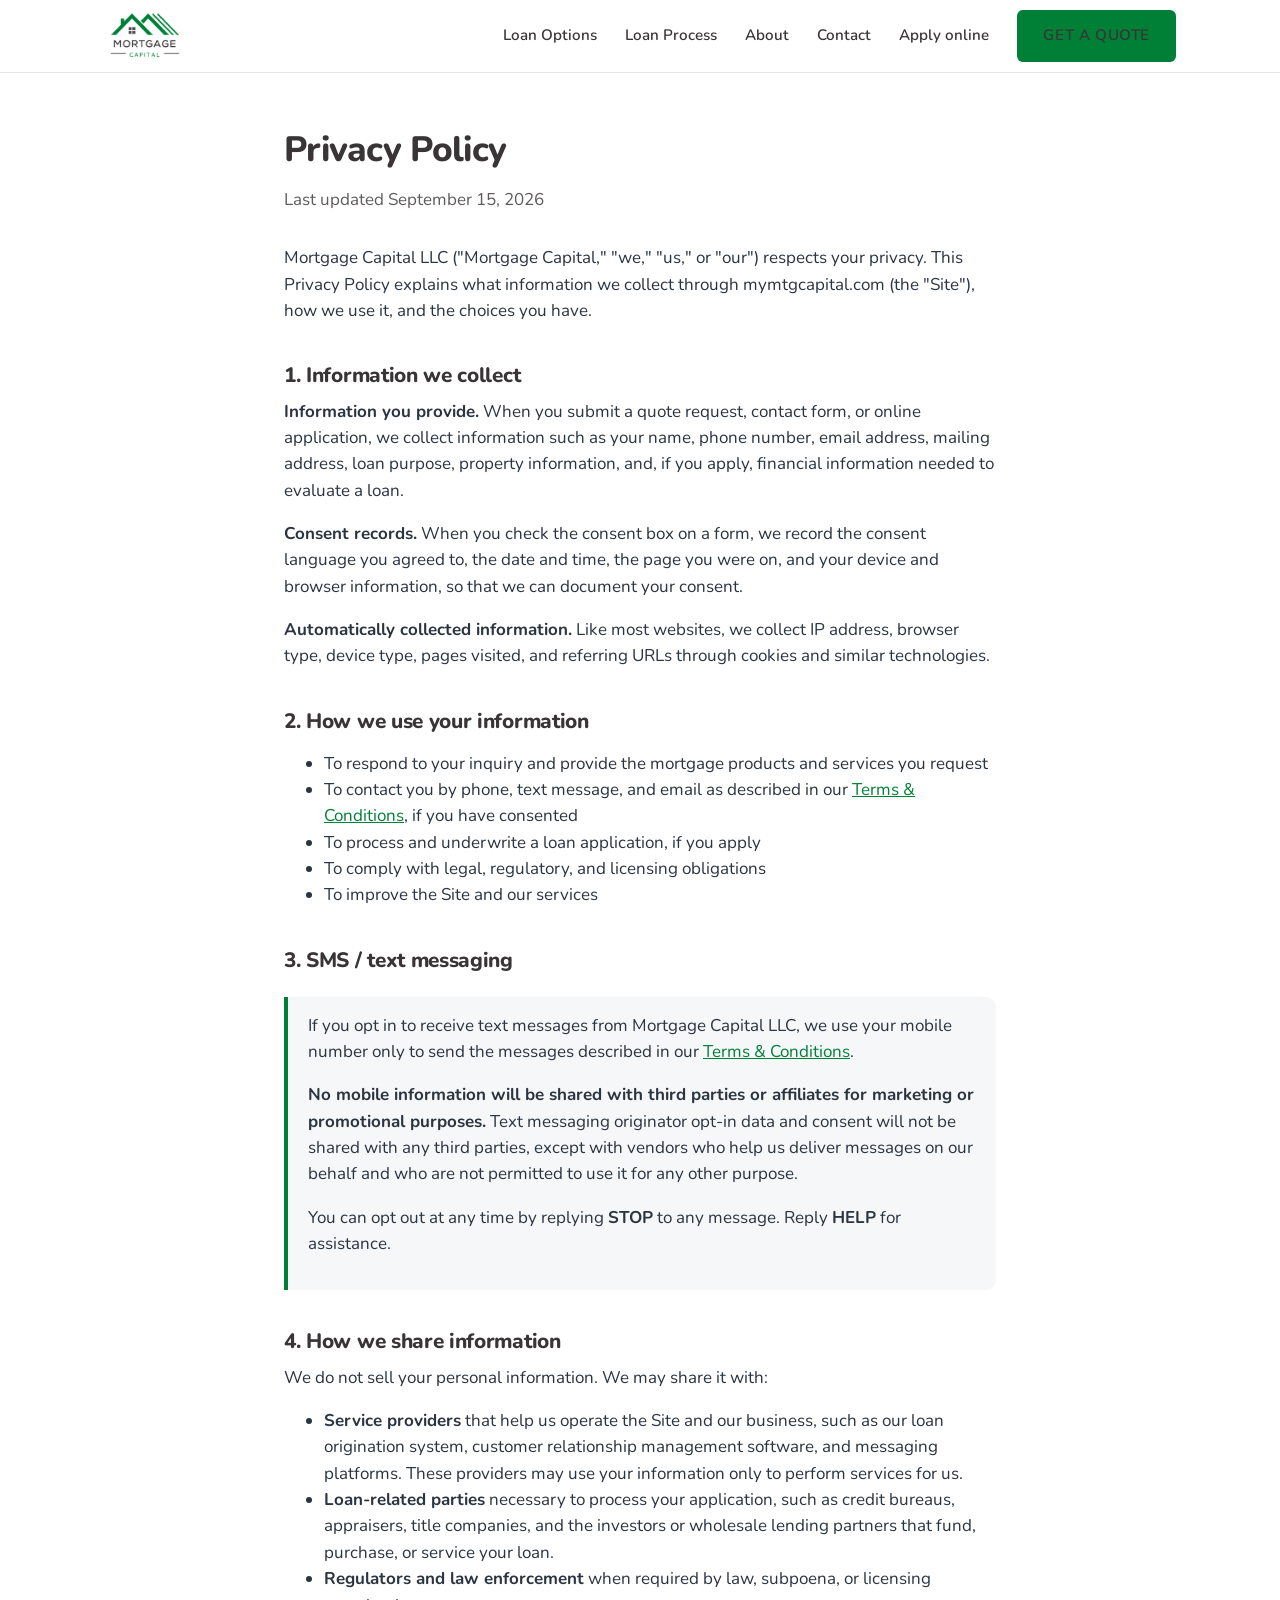
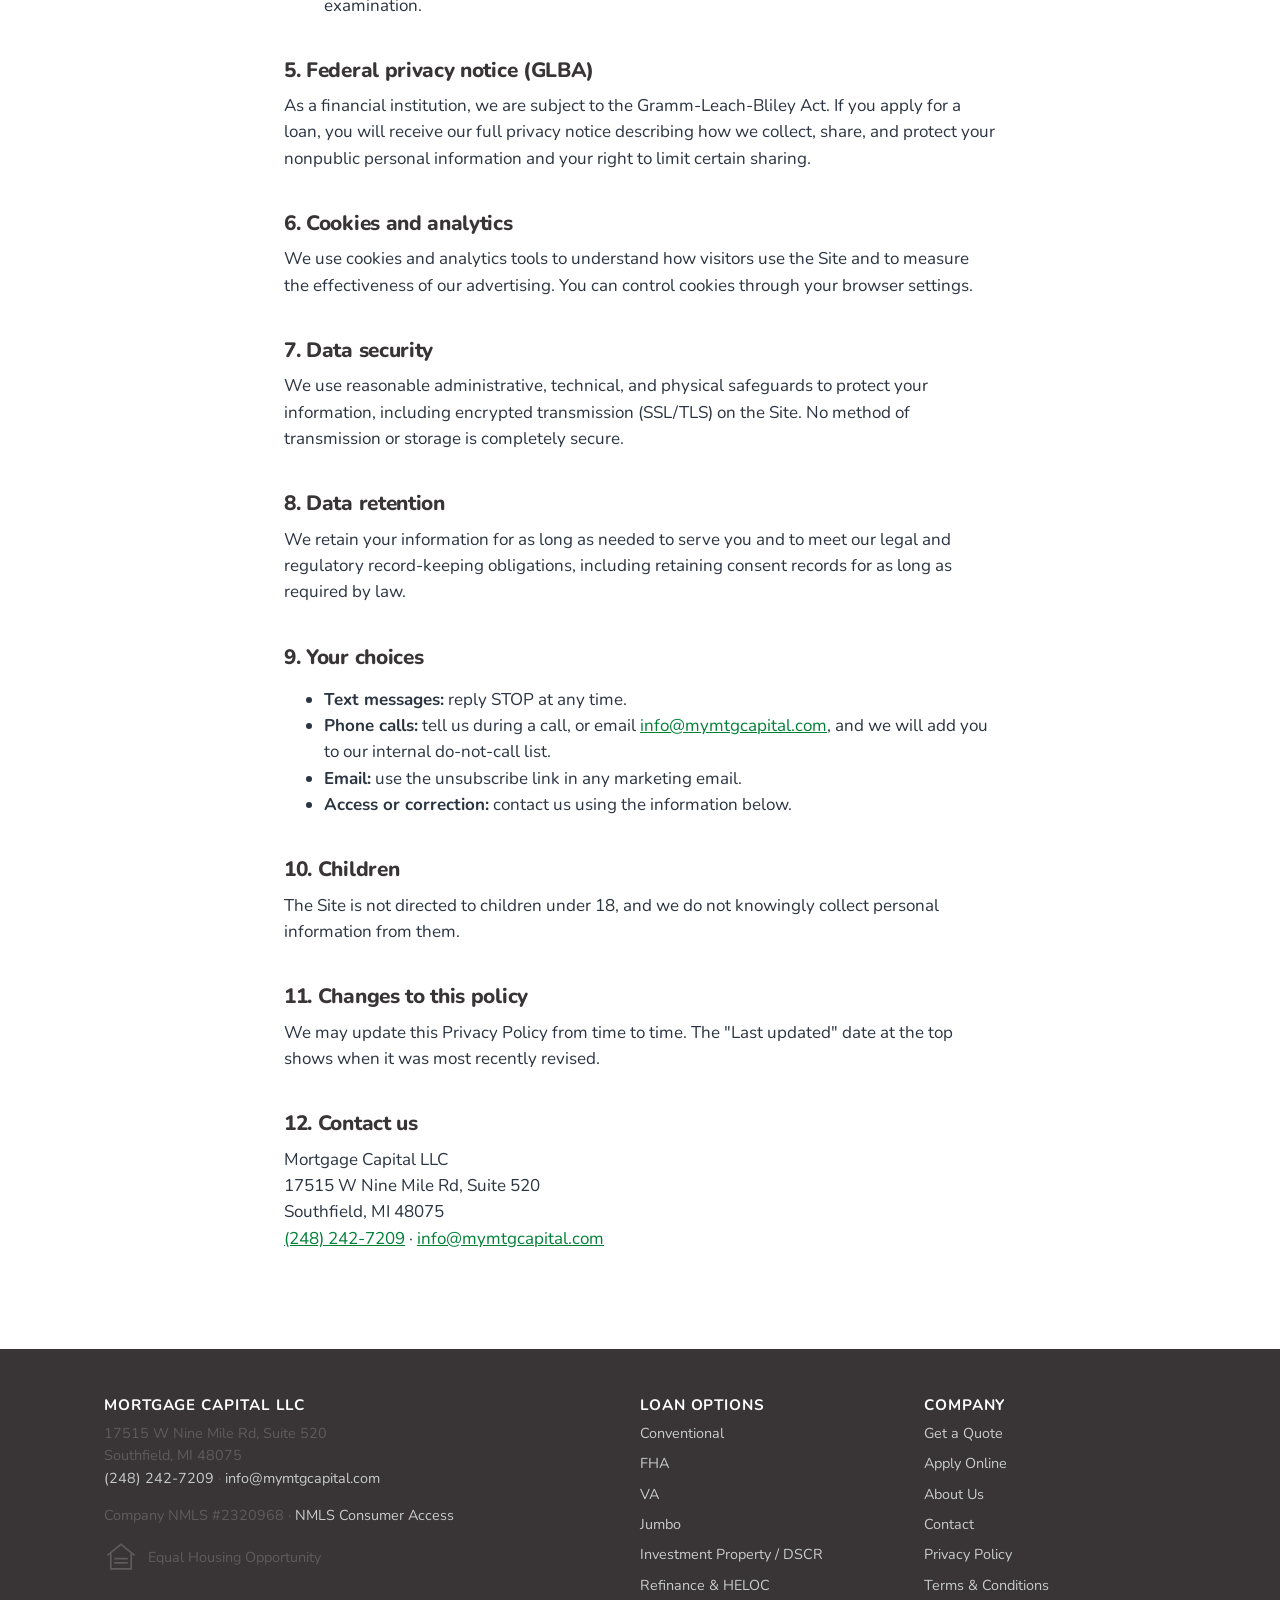
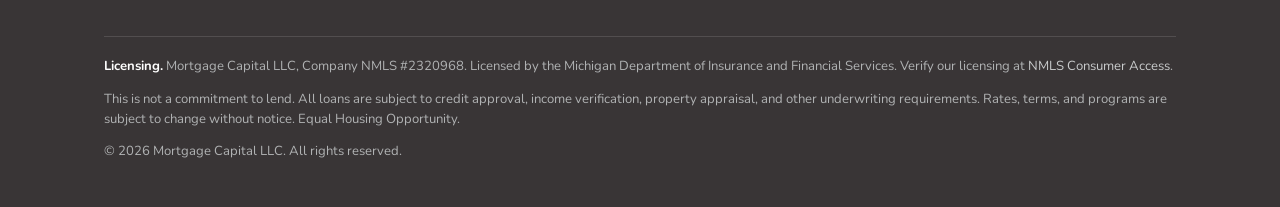
==== mortgage-capital-site/privacy.html @ 8922f0b0 "init commit" ====
<!DOCTYPE html>
<html lang="en">
<head>
<meta charset="utf-8"><meta name="viewport" content="width=device-width,initial-scale=1"><link rel="preconnect" href="https://fonts.googleapis.com"><link href="https://fonts.googleapis.com/css2?family=Nunito:wght@500;600;700;800&display=swap" rel="stylesheet"><link rel="stylesheet" href="styles.css">
<title>Privacy Policy — Mortgage Capital LLC</title>
</head>
<body>
<header class="site-header">
  <div class="wrap">
    <a class="logo" href="index.html"><img src="assets/logo.png" alt="Mortgage Capital LLC"></a>
    <button class="nav-toggle" aria-label="Menu">Menu</button>
    <nav class="nav">
      <a href="index.html#loans">Loan Options</a>
      <a href="index.html#process">Loan Process</a>
      <a href="index.html#about">About</a>
      <a href="index.html#contact">Contact</a>
      <a href="https://www.blink.mortgage/app/signup/p/mortgagecapitalllc/amaansiddiqui">Apply online</a>
      <a class="btn btn-primary" href="quote.html">Get a Quote</a>
    </nav>
  </div>
</header>
<main class="legal">
  <div class="wrap narrow">
    <h1>Privacy Policy</h1>
    <p class="updated">Last updated September 15, 2026</p>

    <p>Mortgage Capital LLC ("Mortgage Capital," "we," "us," or "our") respects your privacy. This Privacy Policy explains what information we collect through mymtgcapital.com (the "Site"), how we use it, and the choices you have.</p>

    <h2>1. Information we collect</h2>
    <p><strong>Information you provide.</strong> When you submit a quote request, contact form, or online application, we collect information such as your name, phone number, email address, mailing address, loan purpose, property information, and, if you apply, financial information needed to evaluate a loan.</p>
    <p><strong>Consent records.</strong> When you check the consent box on a form, we record the consent language you agreed to, the date and time, the page you were on, and your device and browser information, so that we can document your consent.</p>
    <p><strong>Automatically collected information.</strong> Like most websites, we collect IP address, browser type, device type, pages visited, and referring URLs through cookies and similar technologies.</p>

    <h2>2. How we use your information</h2>
    <ul>
      <li>To respond to your inquiry and provide the mortgage products and services you request</li>
      <li>To contact you by phone, text message, and email as described in our <a href="terms.html">Terms &amp; Conditions</a>, if you have consented</li>
      <li>To process and underwrite a loan application, if you apply</li>
      <li>To comply with legal, regulatory, and licensing obligations</li>
      <li>To improve the Site and our services</li>
    </ul>

    <h2>3. SMS / text messaging</h2>
    <div class="callout">
      <p>If you opt in to receive text messages from Mortgage Capital LLC, we use your mobile number only to send the messages described in our <a href="terms.html">Terms &amp; Conditions</a>.</p>
      <p><strong>No mobile information will be shared with third parties or affiliates for marketing or promotional purposes.</strong> Text messaging originator opt-in data and consent will not be shared with any third parties, except with vendors who help us deliver messages on our behalf and who are not permitted to use it for any other purpose.</p>
      <p>You can opt out at any time by replying <strong>STOP</strong> to any message. Reply <strong>HELP</strong> for assistance.</p>
    </div>

    <h2>4. How we share information</h2>
    <p>We do not sell your personal information. We may share it with:</p>
    <ul>
      <li><strong>Service providers</strong> that help us operate the Site and our business, such as our loan origination system, customer relationship management software, and messaging platforms. These providers may use your information only to perform services for us.</li>
      <li><strong>Loan-related parties</strong> necessary to process your application, such as credit bureaus, appraisers, title companies, and the investors or wholesale lending partners that fund, purchase, or service your loan.</li>
      <li><strong>Regulators and law enforcement</strong> when required by law, subpoena, or licensing examination.</li>
    </ul>

    <h2>5. Federal privacy notice (GLBA)</h2>
    <p>As a financial institution, we are subject to the Gramm-Leach-Bliley Act. If you apply for a loan, you will receive our full privacy notice describing how we collect, share, and protect your nonpublic personal information and your right to limit certain sharing.</p>

    <h2>6. Cookies and analytics</h2>
    <p>We use cookies and analytics tools to understand how visitors use the Site and to measure the effectiveness of our advertising. You can control cookies through your browser settings.</p>

    <h2>7. Data security</h2>
    <p>We use reasonable administrative, technical, and physical safeguards to protect your information, including encrypted transmission (SSL/TLS) on the Site. No method of transmission or storage is completely secure.</p>

    <h2>8. Data retention</h2>
    <p>We retain your information for as long as needed to serve you and to meet our legal and regulatory record-keeping obligations, including retaining consent records for as long as required by law.</p>

    <h2>9. Your choices</h2>
    <ul>
      <li><strong>Text messages:</strong> reply STOP at any time.</li>
      <li><strong>Phone calls:</strong> tell us during a call, or email <a href="mailto:info@mymtgcapital.com">info@mymtgcapital.com</a>, and we will add you to our internal do-not-call list.</li>
      <li><strong>Email:</strong> use the unsubscribe link in any marketing email.</li>
      <li><strong>Access or correction:</strong> contact us using the information below.</li>
    </ul>

    <h2>10. Children</h2>
    <p>The Site is not directed to children under 18, and we do not knowingly collect personal information from them.</p>

    <h2>11. Changes to this policy</h2>
    <p>We may update this Privacy Policy from time to time. The "Last updated" date at the top shows when it was most recently revised.</p>

    <h2>12. Contact us</h2>
    <p>Mortgage Capital LLC<br>17515 W Nine Mile Rd, Suite 520<br>Southfield, MI 48075<br><a href="tel:+12482427209">(248) 242-7209</a> · <a href="mailto:info@mymtgcapital.com">info@mymtgcapital.com</a></p>
  </div>
</main>
<footer class="site-footer">
  <div class="wrap">
    <div class="cols">
      <div>
        <h3>Mortgage Capital LLC</h3>
        <p>17515 W Nine Mile Rd, Suite 520<br>Southfield, MI 48075<br>
        <a href="tel:+12482427209">(248) 242-7209</a> · <a href="mailto:info@mymtgcapital.com">info@mymtgcapital.com</a></p>
        <p>Company NMLS #2320968 · <a href="https://www.nmlsconsumeraccess.org/">NMLS Consumer Access</a></p>
        <div class="eho" aria-label="Equal Housing Opportunity">
          <svg viewBox="0 0 40 40" fill="none" stroke="currentColor" stroke-width="2"><path d="M4 18 20 5l16 13"/><path d="M8 16v18h24V16"/><path d="M12 22h16M12 27h16"/></svg>
          <span>Equal Housing Opportunity</span>
        </div>
      </div>
      <div>
        <h3>Loan Options</h3>
        <ul>
          <li><a href="index.html#loans">Conventional</a></li>
          <li><a href="index.html#loans">FHA</a></li>
          <li><a href="index.html#loans">VA</a></li>
          <li><a href="index.html#loans">Jumbo</a></li>
          <li><a href="index.html#loans">Investment Property / DSCR</a></li>
          <li><a href="index.html#loans">Refinance &amp; HELOC</a></li>
        </ul>
      </div>
      <div>
        <h3>Company</h3>
        <ul>
          <li><a href="quote.html">Get a Quote</a></li>
          <li><a href="https://www.blink.mortgage/app/signup/p/mortgagecapitalllc/amaansiddiqui">Apply Online</a></li>
          <li><a href="index.html#about">About Us</a></li>
          <li><a href="index.html#contact">Contact</a></li>
          <li><a href="privacy.html">Privacy Policy</a></li>
          <li><a href="terms.html">Terms &amp; Conditions</a></li>
        </ul>
      </div>
    </div>
    <div class="disclosure">
      <p><strong>Licensing.</strong> Mortgage Capital LLC, Company NMLS #2320968. Licensed by the Michigan Department of Insurance and Financial Services. <!-- Add any additional state licenses here, exactly as shown on NMLS Consumer Access. --> Verify our licensing at <a href="https://www.nmlsconsumeraccess.org/">NMLS Consumer Access</a>.</p>
      <p>This is not a commitment to lend. All loans are subject to credit approval, income verification, property appraisal, and other underwriting requirements. Rates, terms, and programs are subject to change without notice. Equal Housing Opportunity.</p>
      <p>© 2026 Mortgage Capital LLC. All rights reserved.</p>
    </div>
  </div>
</footer>
<script src="main.js"></script>
</body>
</html>
---- mortgage-capital-site/styles.css ----
/* ============================================================
   Mortgage Capital LLC — site styles
   BRAND TOKENS: change these two lines to match your logo.
   ============================================================ */
:root{
  --brand:#008037;        /* logo green */
  --brand-accent:#008037; /* buttons/links — same green */
  --brand-dark:#393536;   /* logo charcoal */
  --ink:#393536;
  --muted:#5F5B5C;
  --line:#E4E6E8;
  --paper:#FFFFFF;
  --wash:#F5F7F8;
  --radius:10px;
  --max:1120px;
  --font:"Nunito","Segoe UI",Helvetica,Arial,sans-serif;
}
*{box-sizing:border-box}
html{scroll-behavior:smooth}
body{margin:0;font-family:var(--font);color:var(--ink);background:var(--paper);line-height:1.55;font-size:17px}
img{max-width:100%;display:block}
a{color:var(--brand-accent)}
h1,h2,h3{line-height:1.15;margin:0 0 .5em;color:var(--ink)}
h1{font-size:clamp(2.1rem,4.5vw,3.4rem);font-weight:800;letter-spacing:-.02em}
h2{font-size:clamp(1.6rem,3vw,2.2rem);font-weight:800;letter-spacing:-.015em}
h3{font-size:1.15rem;font-weight:700}
p{margin:0 0 1em}
.wrap{max-width:var(--max);margin:0 auto;padding:0 24px}
.narrow{max-width:760px}

/* header */
.site-header{position:sticky;top:0;z-index:20;background:var(--paper);border-bottom:1px solid var(--line)}
.site-header .wrap{display:flex;align-items:center;justify-content:space-between;height:72px}
.logo img{height:52px;width:auto}
.nav{display:flex;gap:28px;align-items:center}
.nav a{color:var(--ink);text-decoration:none;font-weight:600;font-size:.95rem}
.nav a:hover{color:var(--brand)}
.nav-toggle{display:none;background:none;border:1px solid var(--line);border-radius:8px;padding:8px 10px;font:inherit;cursor:pointer}
@media (max-width:820px){
  .nav{display:none;position:absolute;top:72px;left:0;right:0;background:var(--paper);flex-direction:column;align-items:flex-start;padding:16px 24px 24px;gap:18px;border-bottom:1px solid var(--line)}
  .nav.open{display:flex}
  .nav-toggle{display:block}
}

/* buttons */
.btn{display:inline-flex;align-items:center;gap:8px;padding:14px 26px;border-radius:6px;font-weight:700;text-transform:uppercase;letter-spacing:.04em;font-size:.9rem;text-decoration:none;font-size:1rem;border:0;cursor:pointer;font-family:inherit;transition:background .15s}
.btn-primary{background:var(--brand-accent);color:#fff}
.btn-primary:hover{background:#006A2E}
.btn-secondary{background:#fff;color:var(--ink);border:1px solid var(--ink)}
.btn-secondary:hover{background:#e9edf3}
.btn-ghost{background:none;color:var(--brand);padding-left:0}
.btn:focus-visible,a:focus-visible,input:focus-visible,select:focus-visible{outline:3px solid #7AA7E0;outline-offset:2px}

/* hero */
.hero{background:linear-gradient(135deg,#2F2C2D 0%,#393536 55%,#1F3D2B 100%);color:#fff;padding:96px 0 104px}
.hero h1{text-transform:uppercase}
.hero h1{color:#fff;max-width:14ch}
.hero p{font-size:1.2rem;max-width:52ch;color:#D6DEE8;margin-bottom:32px}
.hero .actions{display:flex;gap:14px;flex-wrap:wrap}
.hero .btn-secondary{background:transparent;color:#fff;border-color:#fff}
.hero .btn-secondary:hover{background:rgba(255,255,255,.2)}

/* sections */
section{padding:72px 0}
section.wash{background:var(--wash)}
.lead{font-size:1.15rem;color:var(--muted);max-width:60ch}
.grid{display:grid;gap:24px}
.grid-3{grid-template-columns:repeat(3,1fr)}
.grid-2{grid-template-columns:repeat(2,1fr)}
@media (max-width:820px){.grid-3,.grid-2{grid-template-columns:1fr}}
.card{background:var(--paper);border:0;border-radius:6px;padding:32px 30px;box-shadow:0 6px 24px rgba(57,53,54,.10)}
.card h3{color:var(--brand);text-transform:uppercase;letter-spacing:.02em}
.eyebrow{color:var(--brand);text-transform:uppercase;letter-spacing:.08em;font-weight:700;font-size:.9rem;margin-bottom:6px}
.card p{color:var(--muted);margin:0}
.steps{counter-reset:step;display:grid;grid-template-columns:repeat(3,1fr);gap:32px 40px}
@media (max-width:820px){.steps{grid-template-columns:1fr}}
.step{padding-top:14px;border-top:3px solid var(--brand-accent)}
.step h3{color:var(--brand);text-transform:uppercase}
.step h3::before{counter-increment:step;content:counter(step) ". "}
.step p{color:var(--muted);margin:0}

/* contact block */
.contact-list{list-style:none;padding:0;margin:0 0 24px}
.contact-list li{padding:10px 0;border-bottom:1px solid var(--line)}
.contact-list a{color:var(--brand);text-decoration:none;font-weight:600}

/* cta band */
.cta-band{background:var(--brand-dark);color:#fff;text-align:center;padding:64px 0}
.cta-band h2{color:#fff}
.cta-band p{color:#C9D3E0;margin-bottom:24px}

/* footer */
.site-footer{background:var(--brand-dark);color:#C9CBCC;padding:48px 0 32px;font-size:.9rem;color:var(--muted)}
.site-footer .cols{display:grid;grid-template-columns:2fr 1fr 1fr;gap:32px;margin-bottom:32px}
@media (max-width:820px){.site-footer .cols{grid-template-columns:1fr}}
.site-footer h3{font-size:.95rem;color:#fff;text-transform:uppercase;letter-spacing:.06em}
.site-footer ul{list-style:none;padding:0;margin:0}
.site-footer li{margin-bottom:8px}
.site-footer a{color:#C9CBCC;text-decoration:none}
.site-footer a:hover{color:#fff}
.disclosure{border-top:1px solid #524E4F;color:#B0B2B3;padding-top:20px;font-size:.82rem;line-height:1.5}
.disclosure strong{color:#fff}
.eho{display:flex;align-items:center;gap:10px;margin-top:12px}
.eho svg{width:34px;height:34px;flex:none}

/* quote form */
.form-shell{max-width:620px;margin:0 auto;background:var(--paper);border:1px solid var(--line);border-radius:16px;padding:40px 36px;box-shadow:0 12px 40px rgba(15,42,74,.08)}
@media (max-width:600px){.form-shell{padding:28px 20px}}
.form-shell header{text-align:center;margin-bottom:28px}
.form-shell header h1{font-size:1.8rem}
.form-shell header p{color:var(--muted)}
.icon-badge{width:60px;height:60px;border-radius:14px;background:var(--brand);display:grid;place-items:center;margin:0 auto 18px;box-shadow:0 8px 20px rgba(0,128,55,.3)}
.icon-badge svg{width:26px;height:26px;stroke:#fff;fill:none;stroke-width:2;stroke-linecap:round;stroke-linejoin:round}
.field{margin-bottom:20px}
.field label{display:block;font-weight:700;font-size:.95rem;margin-bottom:8px}
.field input,.field select{width:100%;padding:15px 16px;font:inherit;font-size:1rem;border:1px solid var(--line);border-radius:var(--radius);background:var(--wash);color:var(--ink)}
.field input:focus,.field select:focus{background:#fff;border-color:var(--brand)}
.field .hint{font-size:.85rem;color:var(--muted);margin-top:6px}
.field.error input{border-color:#C8102E;background:#fff5f6}
.field .err{display:none;color:#C8102E;font-size:.85rem;margin-top:6px}
.field.error .err{display:block}
.consent{display:flex;gap:14px;align-items:flex-start;background:var(--wash);border:1px solid var(--line);border-radius:var(--radius);padding:18px;margin:26px 0 8px;font-size:.84rem;line-height:1.5;color:var(--ink)}
.consent input{width:20px;height:20px;flex:none;margin-top:2px;accent-color:var(--brand-accent)}
.consent.error{border-color:#C8102E;background:#fff5f6}
.consent-err{display:none;color:#C8102E;font-size:.85rem;margin-bottom:12px}
.consent-err.show{display:block}
.form-actions{display:flex;justify-content:space-between;align-items:center;margin-top:24px;gap:12px;flex-wrap:wrap}
.success{text-align:center;padding:24px 0}
.success .check{width:64px;height:64px;border-radius:50%;background:#E7F5EC;display:grid;place-items:center;margin:0 auto 18px;color:#1E7D45;font-size:30px}
.quote-page{background:var(--wash);padding:56px 0 80px;min-height:calc(100vh - 72px)}

/* legal pages */
.legal{padding:56px 0 80px}
.legal h1{font-size:2.2rem}
.legal .updated{color:var(--muted);margin-bottom:32px}
.legal h2{font-size:1.3rem;margin-top:40px}
.legal p,.legal li{color:#2B3441}
.legal .callout{background:var(--wash);border-left:4px solid var(--brand-accent);padding:16px 20px;border-radius:0 var(--radius) var(--radius) 0;margin:24px 0}
@media (prefers-reduced-motion:reduce){html{scroll-behavior:auto}.btn{transition:none}}
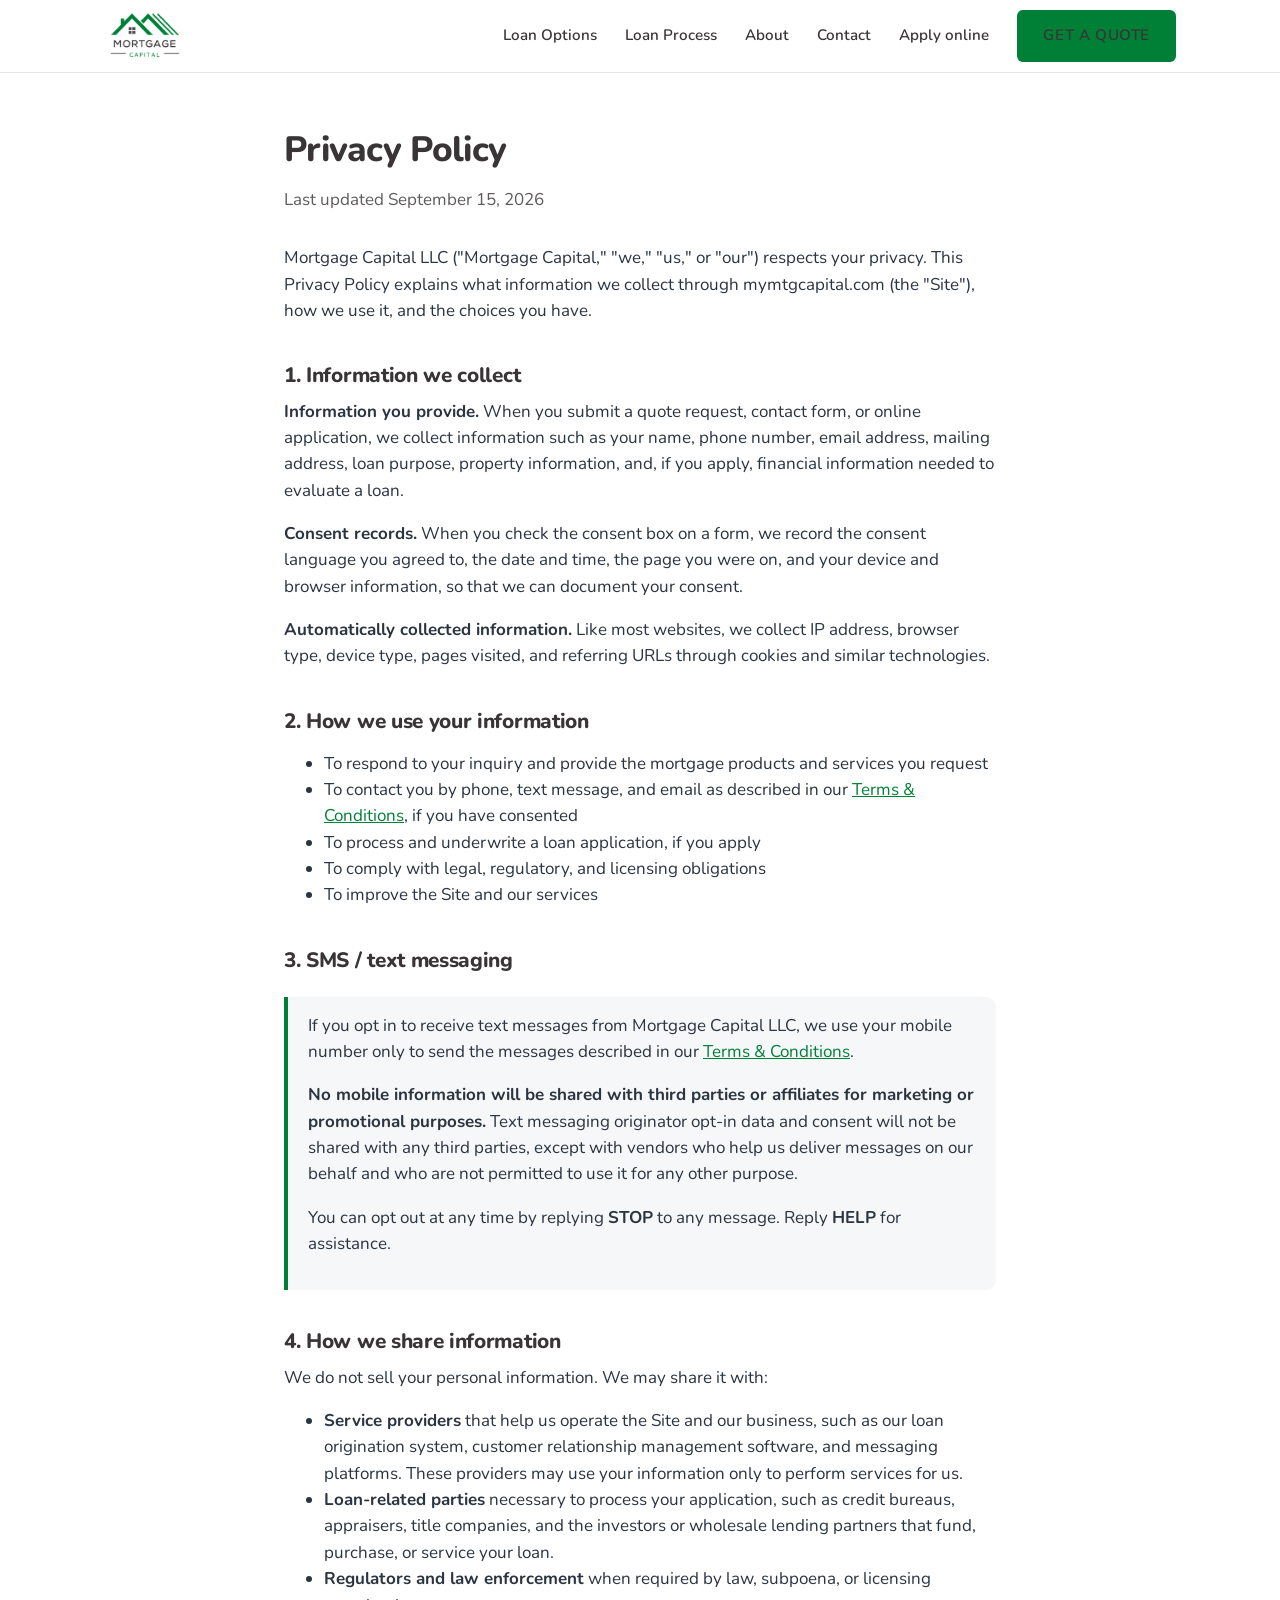
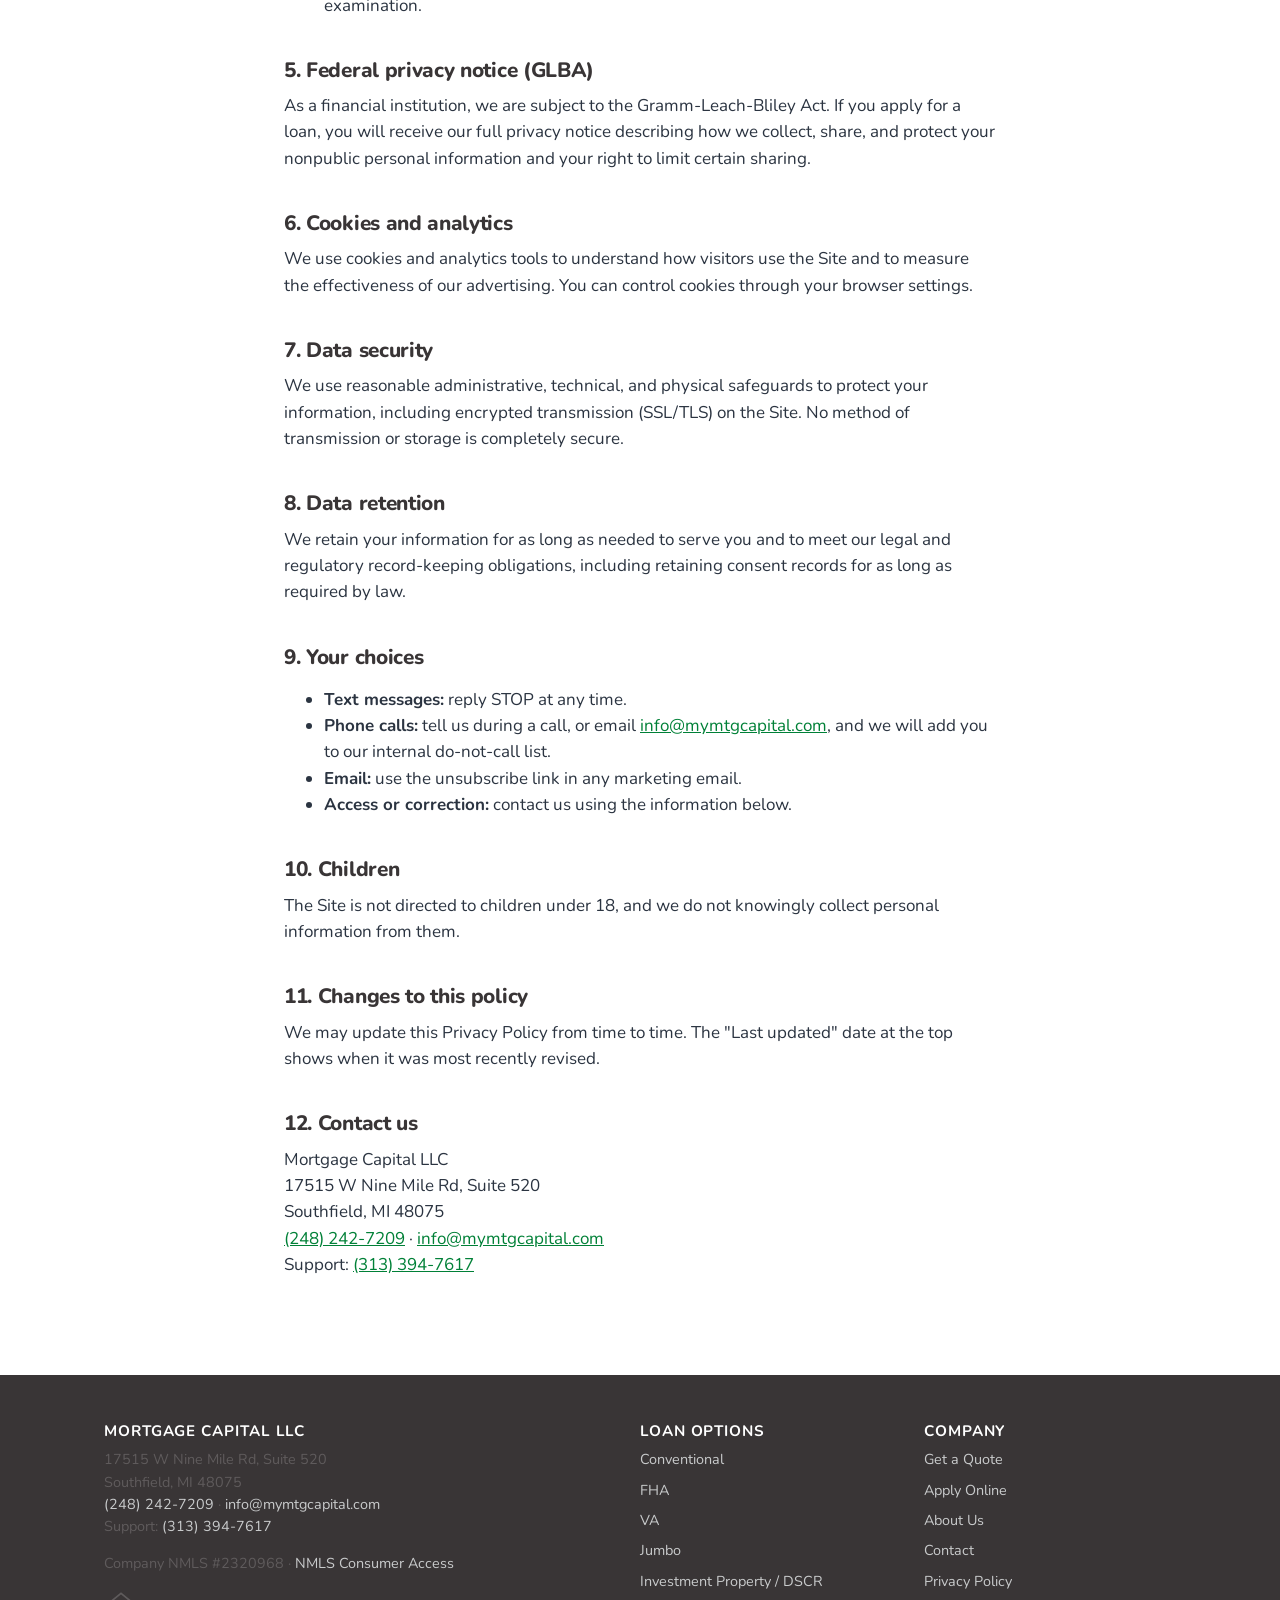
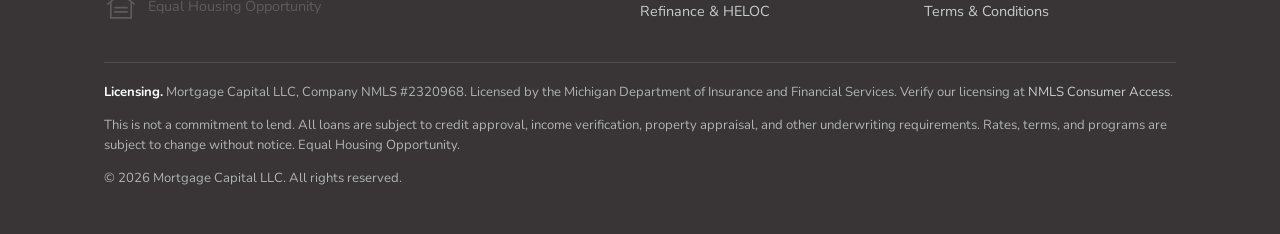
==== commit 6cc8d601: "Add support phone line" ====
--- a/mortgage-capital-site/privacy.html
+++ b/mortgage-capital-site/privacy.html
@@ -82,7 +82,7 @@
     <p>We may update this Privacy Policy from time to time. The "Last updated" date at the top shows when it was most recently revised.</p>
 
     <h2>12. Contact us</h2>
-    <p>Mortgage Capital LLC<br>17515 W Nine Mile Rd, Suite 520<br>Southfield, MI 48075<br><a href="tel:+12482427209">(248) 242-7209</a> · <a href="mailto:info@mymtgcapital.com">info@mymtgcapital.com</a></p>
+    <p>Mortgage Capital LLC<br>17515 W Nine Mile Rd, Suite 520<br>Southfield, MI 48075<br><a href="tel:+12482427209">(248) 242-7209</a> · <a href="mailto:info@mymtgcapital.com">info@mymtgcapital.com</a><br>Support: <a href="tel:+13133947617">(313) 394-7617</a></p>
   </div>
 </main>
 <footer class="site-footer">
@@ -91,7 +91,8 @@
       <div>
         <h3>Mortgage Capital LLC</h3>
         <p>17515 W Nine Mile Rd, Suite 520<br>Southfield, MI 48075<br>
-        <a href="tel:+12482427209">(248) 242-7209</a> · <a href="mailto:info@mymtgcapital.com">info@mymtgcapital.com</a></p>
+        <a href="tel:+12482427209">(248) 242-7209</a> · <a href="mailto:info@mymtgcapital.com">info@mymtgcapital.com</a><br>
+        Support: <a href="tel:+13133947617">(313) 394-7617</a></p>
         <p>Company NMLS #2320968 · <a href="https://www.nmlsconsumeraccess.org/">NMLS Consumer Access</a></p>
         <div class="eho" aria-label="Equal Housing Opportunity">
           <svg viewBox="0 0 40 40" fill="none" stroke="currentColor" stroke-width="2"><path d="M4 18 20 5l16 13"/><path d="M8 16v18h24V16"/><path d="M12 22h16M12 27h16"/></svg>
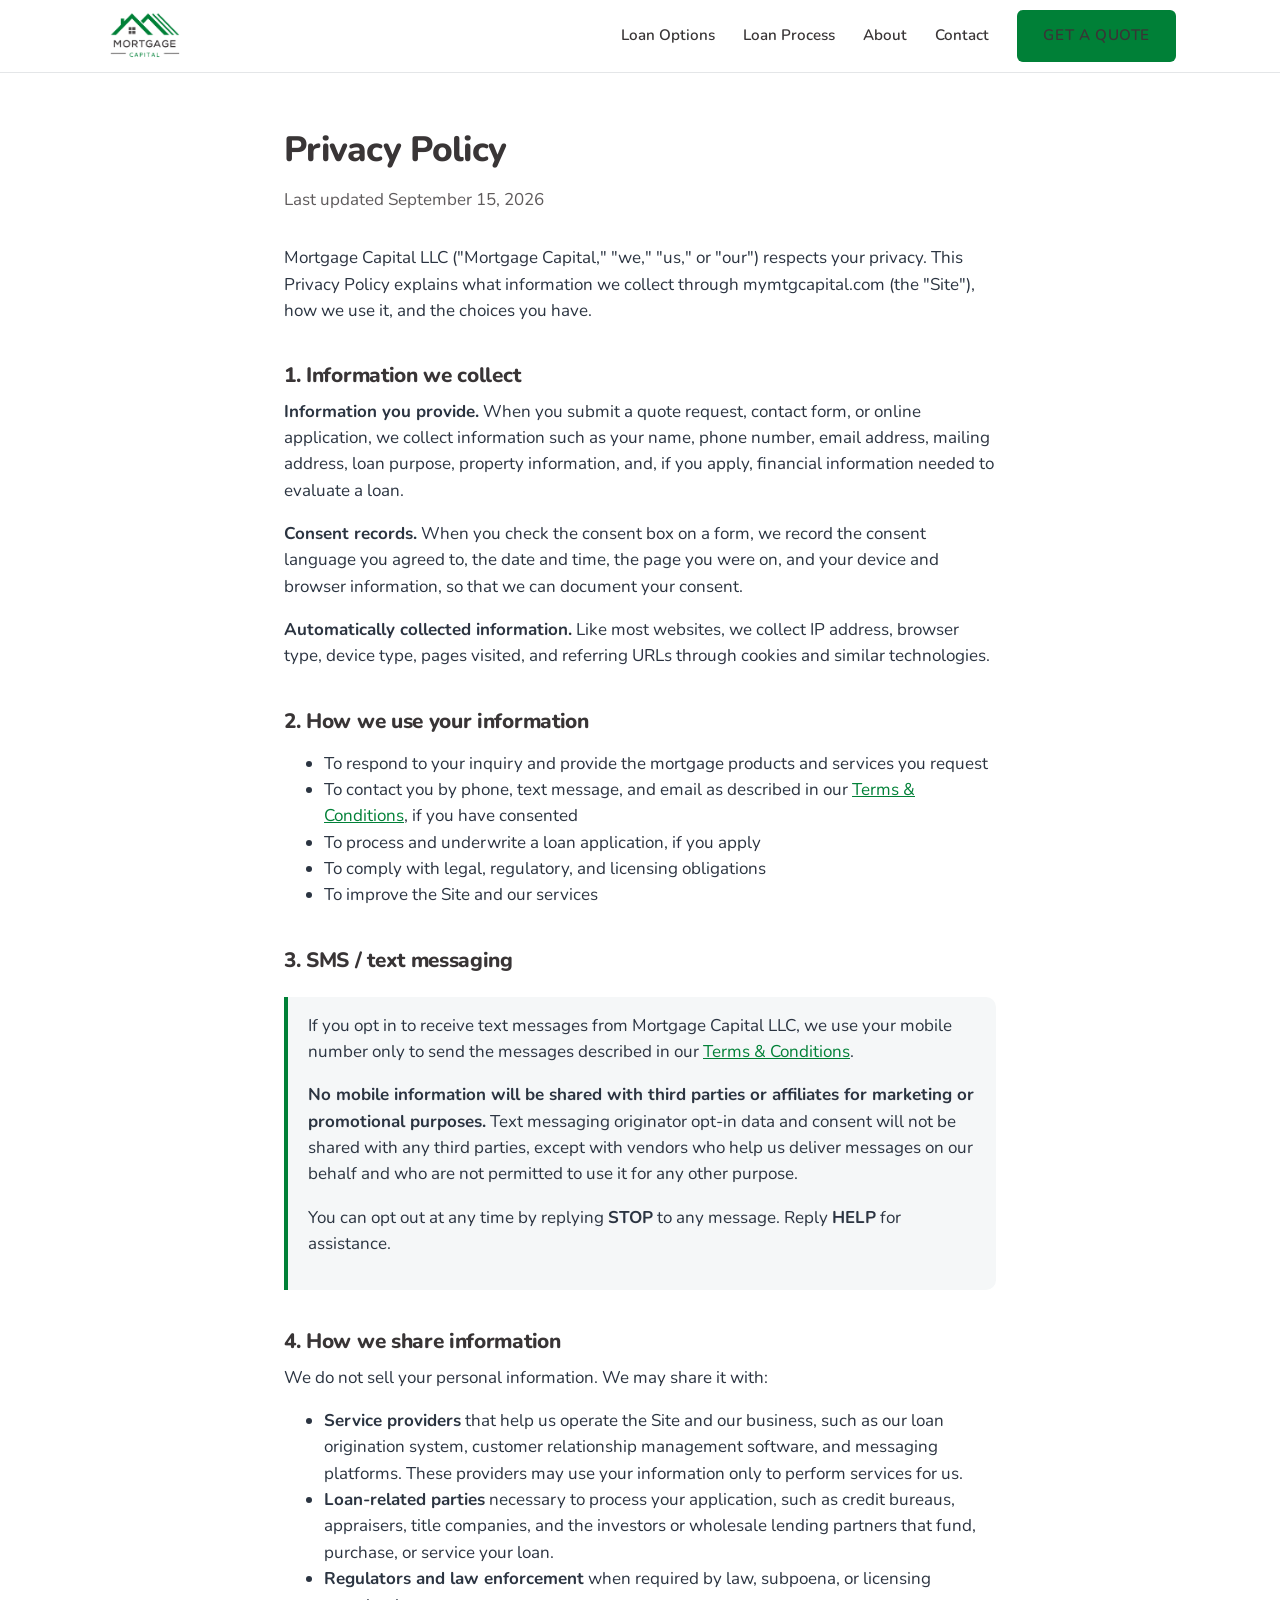
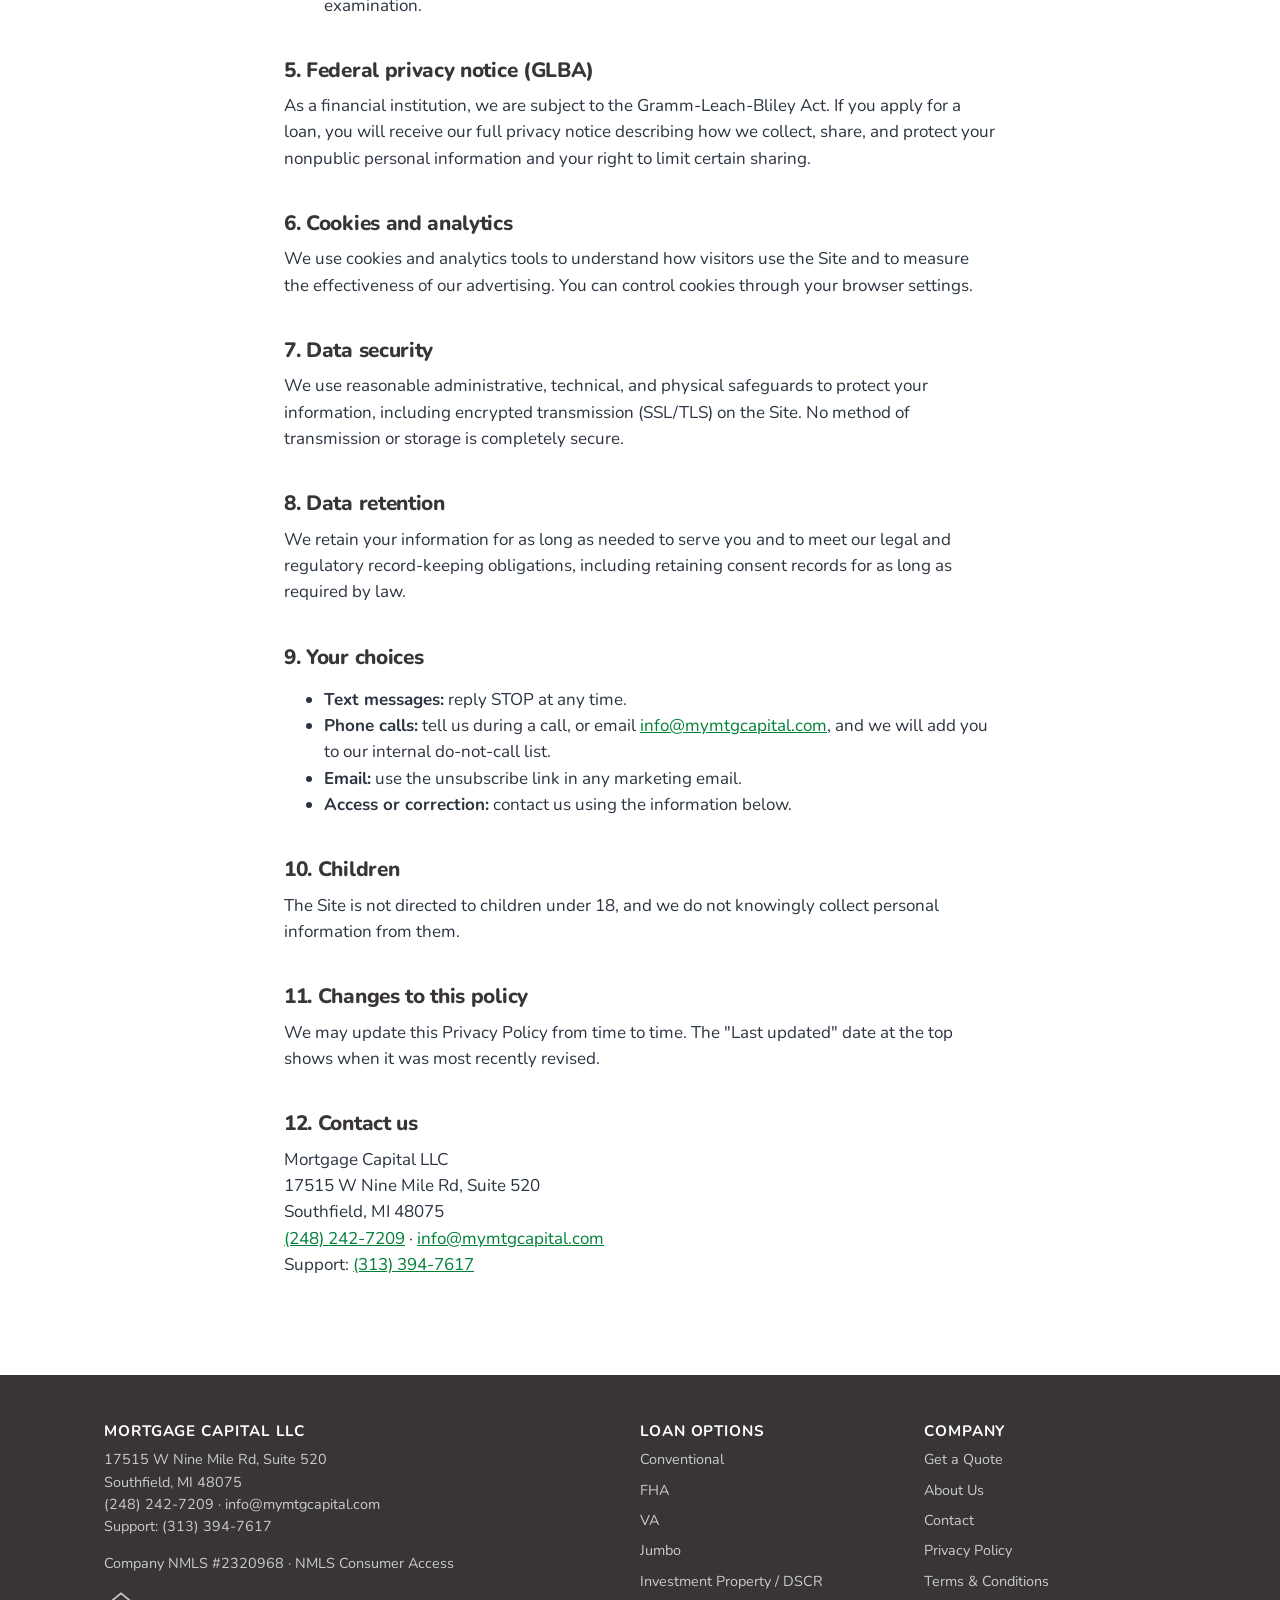
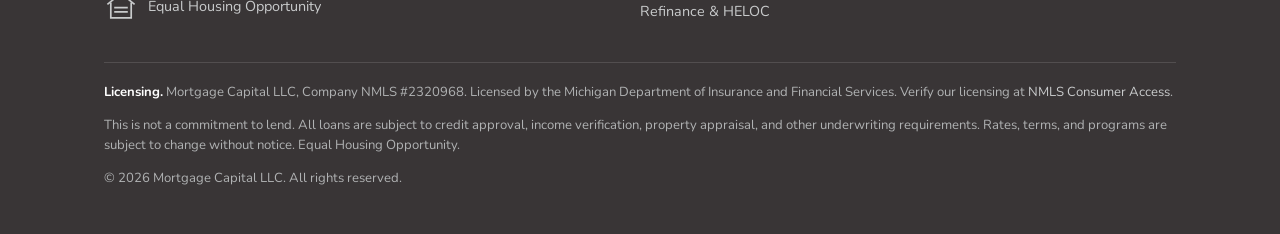
==== commit b38938e9: "Update navigation and footer links" ====
--- a/mortgage-capital-site/privacy.html
+++ b/mortgage-capital-site/privacy.html
@@ -2,6 +2,8 @@
 <html lang="en">
 <head>
 <meta charset="utf-8"><meta name="viewport" content="width=device-width,initial-scale=1"><link rel="preconnect" href="https://fonts.googleapis.com"><link href="https://fonts.googleapis.com/css2?family=Nunito:wght@500;600;700;800&display=swap" rel="stylesheet"><link rel="stylesheet" href="styles.css">
+<link rel="icon" type="image/png" href="assets/logo.png">
+<link rel="apple-touch-icon" href="assets/logo.png">
 <title>Privacy Policy — Mortgage Capital LLC</title>
 </head>
 <body>
@@ -14,7 +16,6 @@
       <a href="index.html#process">Loan Process</a>
       <a href="index.html#about">About</a>
       <a href="index.html#contact">Contact</a>
-      <a href="https://www.blink.mortgage/app/signup/p/mortgagecapitalllc/amaansiddiqui">Apply online</a>
       <a class="btn btn-primary" href="quote.html">Get a Quote</a>
     </nav>
   </div>
@@ -93,7 +94,7 @@
         <p>17515 W Nine Mile Rd, Suite 520<br>Southfield, MI 48075<br>
         <a href="tel:+12482427209">(248) 242-7209</a> · <a href="mailto:info@mymtgcapital.com">info@mymtgcapital.com</a><br>
         Support: <a href="tel:+13133947617">(313) 394-7617</a></p>
-        <p>Company NMLS #2320968 · <a href="https://www.nmlsconsumeraccess.org/">NMLS Consumer Access</a></p>
+        <p>Company NMLS #2320968 · <a href="https://www.nmlsconsumeraccess.org/" target="_blank" rel="noopener">NMLS Consumer Access</a></p>
         <div class="eho" aria-label="Equal Housing Opportunity">
           <svg viewBox="0 0 40 40" fill="none" stroke="currentColor" stroke-width="2"><path d="M4 18 20 5l16 13"/><path d="M8 16v18h24V16"/><path d="M12 22h16M12 27h16"/></svg>
           <span>Equal Housing Opportunity</span>
@@ -114,7 +115,6 @@
         <h3>Company</h3>
         <ul>
           <li><a href="quote.html">Get a Quote</a></li>
-          <li><a href="https://www.blink.mortgage/app/signup/p/mortgagecapitalllc/amaansiddiqui">Apply Online</a></li>
           <li><a href="index.html#about">About Us</a></li>
           <li><a href="index.html#contact">Contact</a></li>
           <li><a href="privacy.html">Privacy Policy</a></li>
@@ -123,7 +123,7 @@
       </div>
     </div>
     <div class="disclosure">
-      <p><strong>Licensing.</strong> Mortgage Capital LLC, Company NMLS #2320968. Licensed by the Michigan Department of Insurance and Financial Services. <!-- Add any additional state licenses here, exactly as shown on NMLS Consumer Access. --> Verify our licensing at <a href="https://www.nmlsconsumeraccess.org/">NMLS Consumer Access</a>.</p>
+      <p><strong>Licensing.</strong> Mortgage Capital LLC, Company NMLS #2320968. Licensed by the Michigan Department of Insurance and Financial Services. <!-- Add any additional state licenses here, exactly as shown on NMLS Consumer Access. --> Verify our licensing at <a href="https://www.nmlsconsumeraccess.org/" target="_blank" rel="noopener">NMLS Consumer Access</a>.</p>
       <p>This is not a commitment to lend. All loans are subject to credit approval, income verification, property appraisal, and other underwriting requirements. Rates, terms, and programs are subject to change without notice. Equal Housing Opportunity.</p>
       <p>© 2026 Mortgage Capital LLC. All rights reserved.</p>
     </div>
--- a/mortgage-capital-site/styles.css
+++ b/mortgage-capital-site/styles.css
@@ -90,7 +90,7 @@
 .cta-band p{color:#C9D3E0;margin-bottom:24px}
 
 /* footer */
-.site-footer{background:var(--brand-dark);color:#C9CBCC;padding:48px 0 32px;font-size:.9rem;color:var(--muted)}
+.site-footer{background:var(--brand-dark);color:#C9CBCC;padding:48px 0 32px;font-size:.9rem}
 .site-footer .cols{display:grid;grid-template-columns:2fr 1fr 1fr;gap:32px;margin-bottom:32px}
 @media (max-width:820px){.site-footer .cols{grid-template-columns:1fr}}
 .site-footer h3{font-size:.95rem;color:#fff;text-transform:uppercase;letter-spacing:.06em}
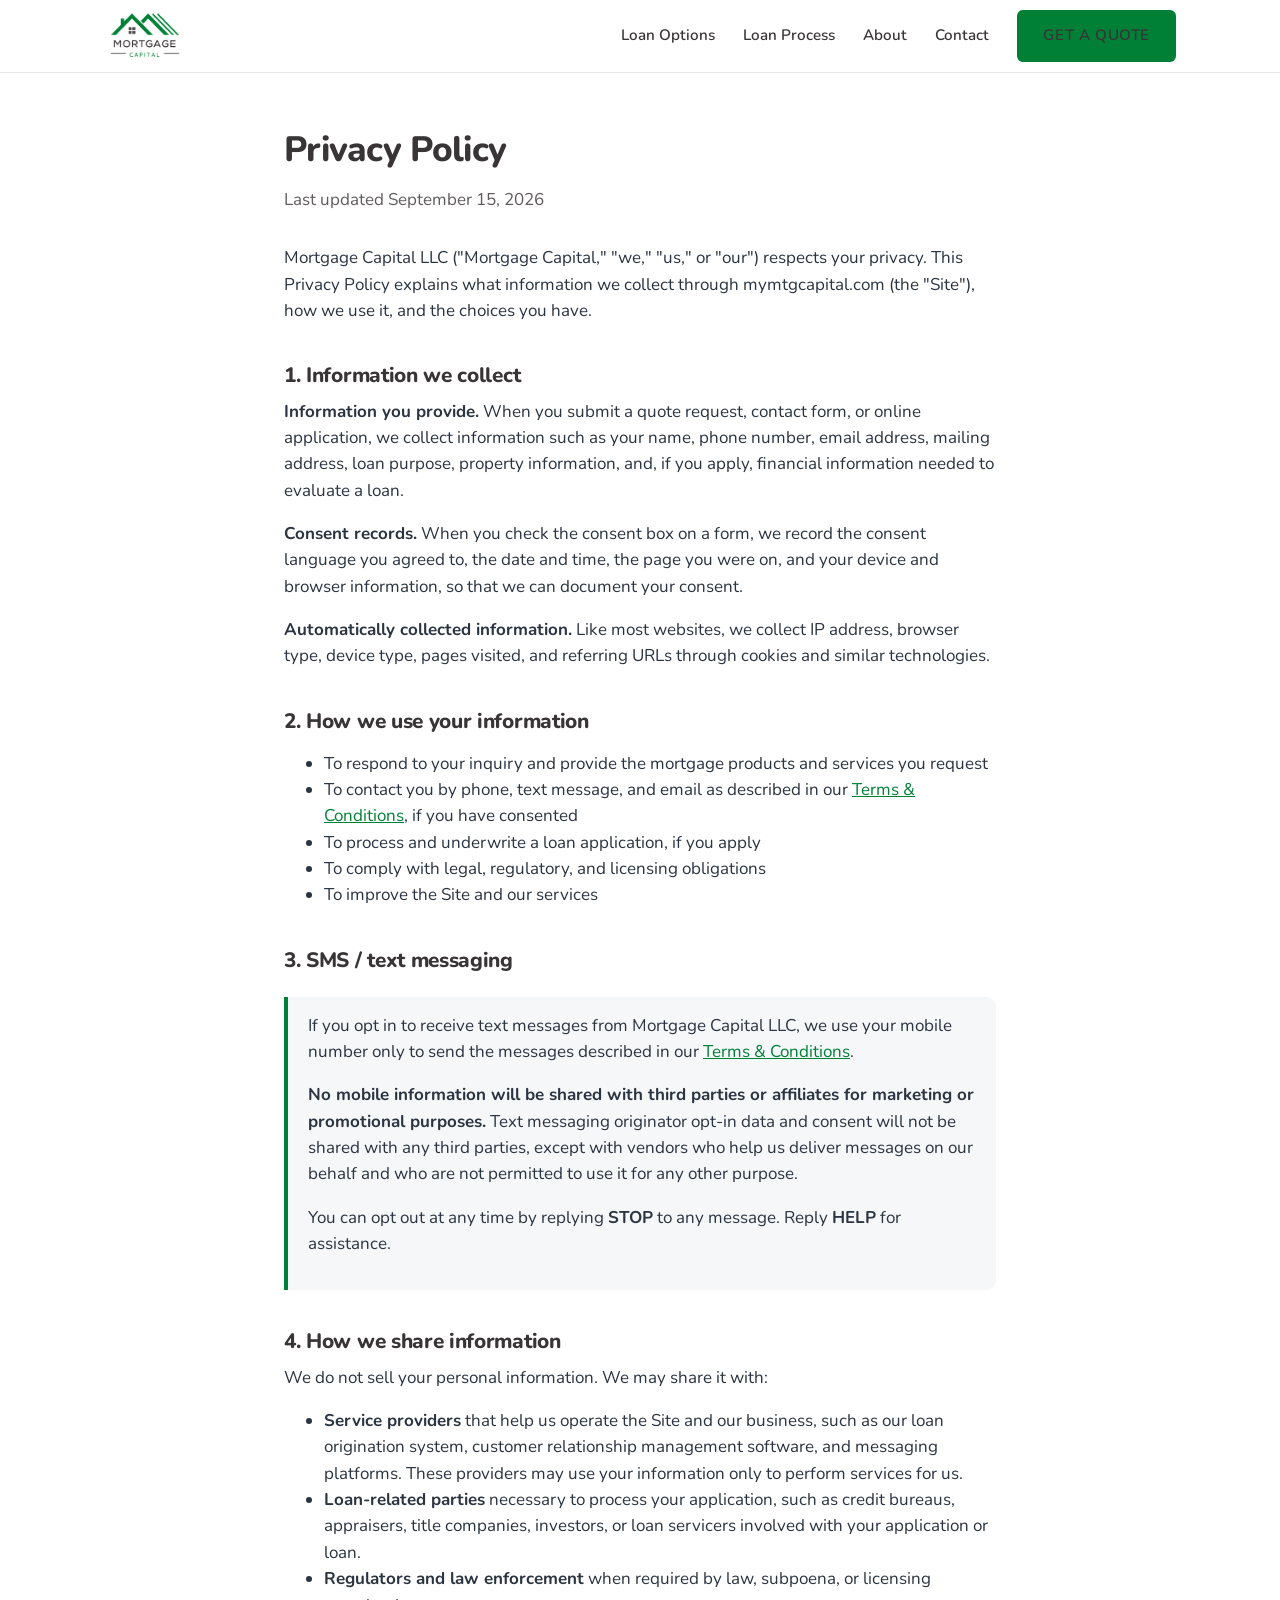
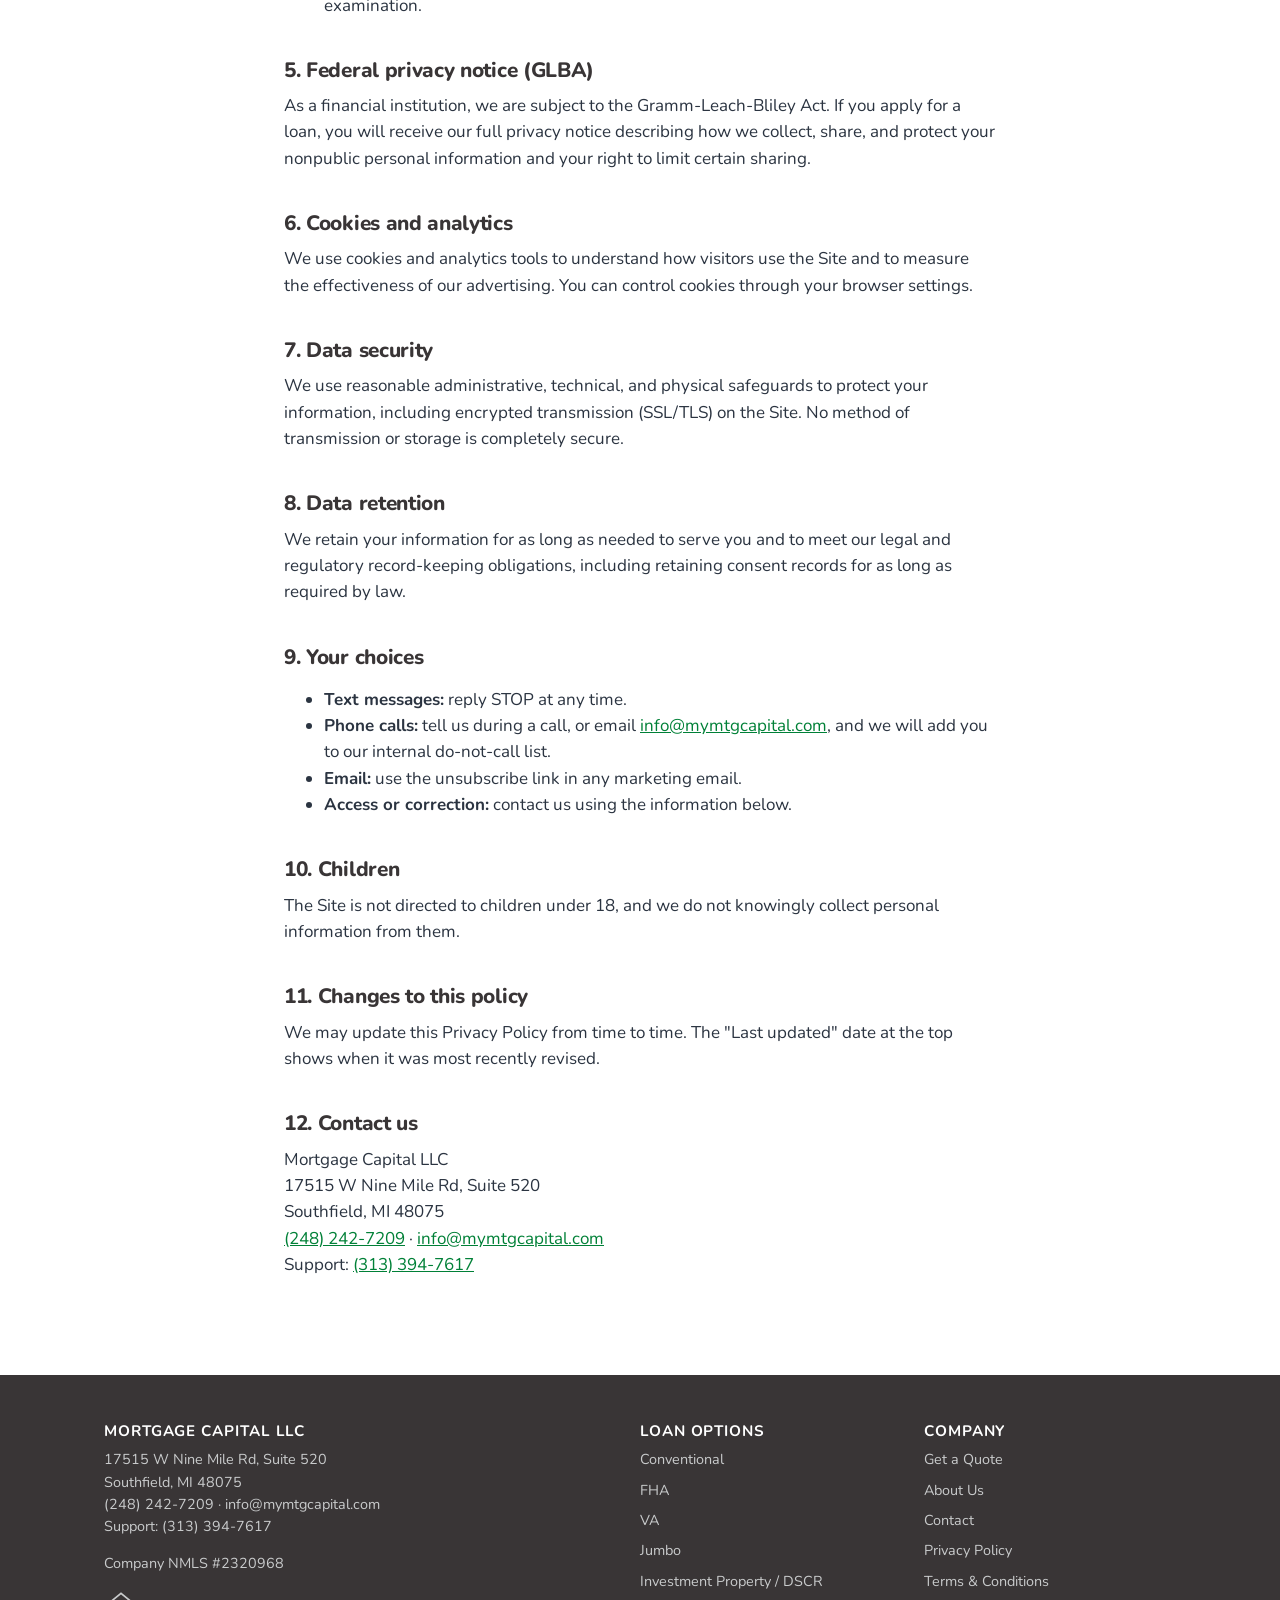
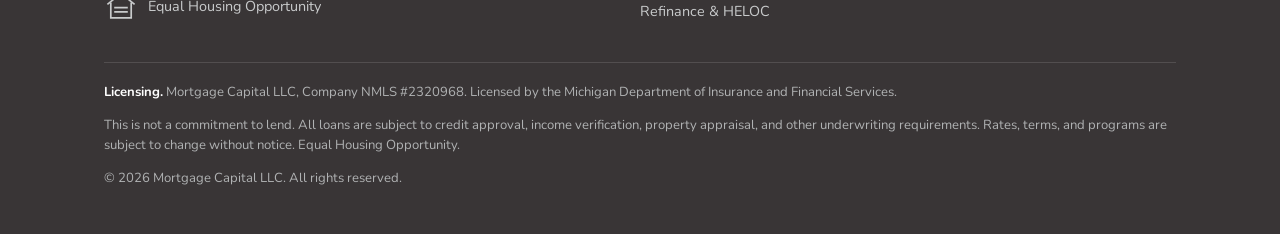
==== commit a14eb704: "Update compliance links and SMS description" ====
--- a/mortgage-capital-site/privacy.html
+++ b/mortgage-capital-site/privacy.html
@@ -35,7 +35,7 @@
     <h2>2. How we use your information</h2>
     <ul>
       <li>To respond to your inquiry and provide the mortgage products and services you request</li>
-      <li>To contact you by phone, text message, and email as described in our <a href="terms.html">Terms &amp; Conditions</a>, if you have consented</li>
+      <li>To contact you by phone, text message, and email as described in our <a href="https://new.mymtgcapital.com/terms.html">Terms &amp; Conditions</a>, if you have consented</li>
       <li>To process and underwrite a loan application, if you apply</li>
       <li>To comply with legal, regulatory, and licensing obligations</li>
       <li>To improve the Site and our services</li>
@@ -43,7 +43,7 @@
 
     <h2>3. SMS / text messaging</h2>
     <div class="callout">
-      <p>If you opt in to receive text messages from Mortgage Capital LLC, we use your mobile number only to send the messages described in our <a href="terms.html">Terms &amp; Conditions</a>.</p>
+      <p>If you opt in to receive text messages from Mortgage Capital LLC, we use your mobile number only to send the messages described in our <a href="https://new.mymtgcapital.com/terms.html">Terms &amp; Conditions</a>.</p>
       <p><strong>No mobile information will be shared with third parties or affiliates for marketing or promotional purposes.</strong> Text messaging originator opt-in data and consent will not be shared with any third parties, except with vendors who help us deliver messages on our behalf and who are not permitted to use it for any other purpose.</p>
       <p>You can opt out at any time by replying <strong>STOP</strong> to any message. Reply <strong>HELP</strong> for assistance.</p>
     </div>
@@ -52,7 +52,7 @@
     <p>We do not sell your personal information. We may share it with:</p>
     <ul>
       <li><strong>Service providers</strong> that help us operate the Site and our business, such as our loan origination system, customer relationship management software, and messaging platforms. These providers may use your information only to perform services for us.</li>
-      <li><strong>Loan-related parties</strong> necessary to process your application, such as credit bureaus, appraisers, title companies, and the investors or wholesale lending partners that fund, purchase, or service your loan.</li>
+      <li><strong>Loan-related parties</strong> necessary to process your application, such as credit bureaus, appraisers, title companies, investors, or loan servicers involved with your application or loan.</li>
       <li><strong>Regulators and law enforcement</strong> when required by law, subpoena, or licensing examination.</li>
     </ul>
 
@@ -94,7 +94,7 @@
         <p>17515 W Nine Mile Rd, Suite 520<br>Southfield, MI 48075<br>
         <a href="tel:+12482427209">(248) 242-7209</a> · <a href="mailto:info@mymtgcapital.com">info@mymtgcapital.com</a><br>
         Support: <a href="tel:+13133947617">(313) 394-7617</a></p>
-        <p>Company NMLS #2320968 · <a href="https://www.nmlsconsumeraccess.org/" target="_blank" rel="noopener">NMLS Consumer Access</a></p>
+        <p>Company NMLS #2320968</p>
         <div class="eho" aria-label="Equal Housing Opportunity">
           <svg viewBox="0 0 40 40" fill="none" stroke="currentColor" stroke-width="2"><path d="M4 18 20 5l16 13"/><path d="M8 16v18h24V16"/><path d="M12 22h16M12 27h16"/></svg>
           <span>Equal Housing Opportunity</span>
@@ -117,13 +117,13 @@
           <li><a href="quote.html">Get a Quote</a></li>
           <li><a href="index.html#about">About Us</a></li>
           <li><a href="index.html#contact">Contact</a></li>
-          <li><a href="privacy.html">Privacy Policy</a></li>
-          <li><a href="terms.html">Terms &amp; Conditions</a></li>
+          <li><a href="https://new.mymtgcapital.com/privacy.html">Privacy Policy</a></li>
+          <li><a href="https://new.mymtgcapital.com/terms.html">Terms &amp; Conditions</a></li>
         </ul>
       </div>
     </div>
     <div class="disclosure">
-      <p><strong>Licensing.</strong> Mortgage Capital LLC, Company NMLS #2320968. Licensed by the Michigan Department of Insurance and Financial Services. <!-- Add any additional state licenses here, exactly as shown on NMLS Consumer Access. --> Verify our licensing at <a href="https://www.nmlsconsumeraccess.org/" target="_blank" rel="noopener">NMLS Consumer Access</a>.</p>
+      <p><strong>Licensing.</strong> Mortgage Capital LLC, Company NMLS #2320968. Licensed by the Michigan Department of Insurance and Financial Services.</p>
       <p>This is not a commitment to lend. All loans are subject to credit approval, income verification, property appraisal, and other underwriting requirements. Rates, terms, and programs are subject to change without notice. Equal Housing Opportunity.</p>
       <p>© 2026 Mortgage Capital LLC. All rights reserved.</p>
     </div>
